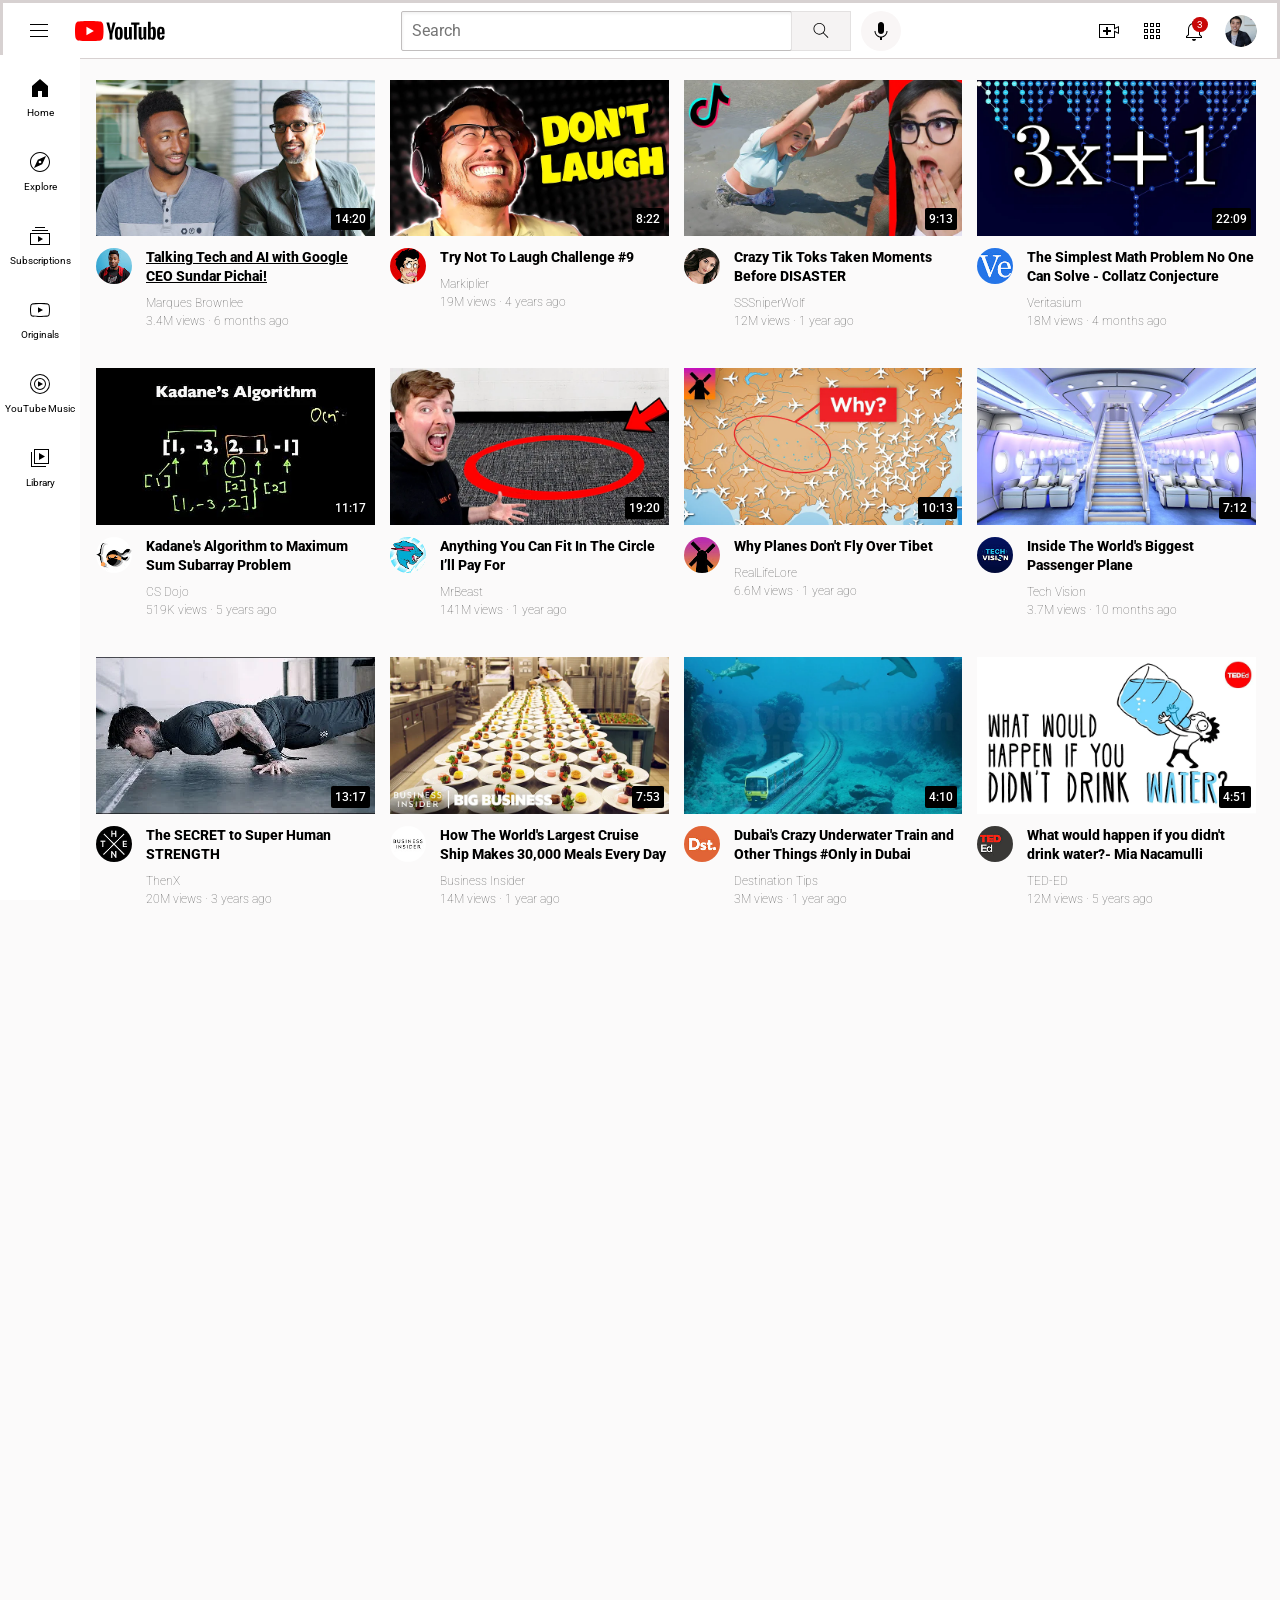
==== index.html @ 688b700f "add YouTube clone project" ====
<!DOCTYPE html>
<html>
  <head>
    <title>YouTube.com</title>
   
 <link rel="preconnect" href="https://fonts.googleapis.com">
<link rel="preconnect" href="https://fonts.gstatic.com" crossorigin>
<style>
@import url('https://fonts.googleapis.com/css2?family=Roboto:ital,wght@0,100..900;1,100..900&display=swap');
</style>
<!--<link href="https://fonts.googleapis.com/css2?family=Roboto:wght@500&display=swap" rel="stylesheet">-->

    <link rel="stylesheet" href="styles/general.css">
    <link rel="stylesheet" href="styles/video.css">
    <link rel="stylesheet" href="styles/header.css">
    <link rel="stylesheet" href="styles/sidebar.css">

  </head>
  <body style="
  height:3000px">
    <header class="header">

      <div class="left-section">
        <img class="hamburger" src="icons/hamburger-menu.svg">
        <img class="youtube" src="icons/youtube-logo.svg">
      </div>
      <div class="middle-section">
        <input class="search-bar" type="text" placeholder="Search">

        <button class="search-button">
          <img class="search" src="icons/search.svg">
          <div class="tooltip">Search</div>
        </button>
        <!--put position absolute inside position
        -->
        <button class="mic-button">
          <img class="mic" src="icons/voice-search-icon.svg">
          <div class="tooltip">Search with your voice</div>
        </button>
      
      </div>


      <div class="right-section">
       <div class="upload-icon-container">
        <img class="upload-button" src="icons/upload.svg">
        <div class="tooltip">Create</div>
       </div>
       <div class="youtube-apps-container">
        <img class="youtube-apps" src="icons/youtube-apps.svg">
         <div class="tooltip">YouTube apps</div>
       </div> 
      
         <div class="notification3-class">
           <img class="notifications" src="icons/notifications.svg">
           <div class="number-3">
             3
            </div>
            <div class="tooltip">Notifications</div>
         </div>
        <img class="my-channel" src="channel-picture/my-channel.jpeg">
      </div>

      




    </header>
    

    <nav class="sidebar">
      
      <div class="sidebar-link">
        <img src="sidebar/home.svg">
        <div>Home</div>
      </div>
      <div class="sidebar-link">
        <img src="sidebar/explore.svg">
                <div>Explore</div>
      </div>
      <div class="sidebar-link">
        <img src="sidebar/subscriptions (1).svg">
                <div>Subscriptions</div>
      </div>
      <div class="sidebar-link">
        <img src="sidebar/originals.svg">
                <div>Originals</div>
      </div>
      <div class="sidebar-link">
        <img src="sidebar/youtube-music.svg">
                <div>YouTube Music</div>
      </div>
      <div class="sidebar-link">
        <img src="sidebar/library.svg">
                <div>Library</div>

      </div>

    </nav>


<main>
  <section class="video-grid">
      <div class="video-preview">
      
        <div class="thumbnail-row">
          <img class="thumbnail" src="thumbnails/thumbnail-1.webp">
          <div  class="timestamp">
            14:20
          </div>
        </div>
        <div class="video-info-grid">
          <div  class="channel-profile">
            <img class="profile" src="channel-picture/channel-1.jpeg">
          </div>
          <div class="video-text">
           <a class="link" href="https://www.youtube.com/watch?v=n2RNcPRtAiY">
                 <p class="video-title">Talking Tech and AI with Google CEO Sundar Pichai!   
            </p>
              </a>
           
            <p class="video-author">
              Marques Brownlee
            </p>
            <p class="video-stats"> 
              3.4M views &#183; 6 months ago
            </p>
            
          </div>
          
        </div>
        
        
      </div>
  
      <div class="video-preview">
       
        <div class="thumbnail-row">
          <img class="thumbnail" src="thumbnails/thumbnail-2.webp">
          <div  class="timestamp">
            8:22
          </div>
        </div>
       
       <div class="video-info-grid">
          <div class="channel-profile">
            <img class="profile" src="channel-picture/channel-2.jpeg">
          </div>
         <div  class="video-text">
           <p class="video-title">
            Try Not To Laugh Challenge #9
            </p>
             <p class="video-author">
            Markiplier
             </p>
            <p class="video-stats"> 
            19M views &#183; 4 years ago
             </p>
        </div>
       </div>
       
       
         
      </div>
  
      <div class="video-preview">
        
        <div class="thumbnail-row">
          <img class="thumbnail" src="thumbnails/thumbnail-3.webp">
          <div  class="timestamp">
            9:13
          </div>
        </div>
        <div class="video-info-grid">
          <div  class="channel-profile">
            <img class="profile" src="channel-picture/channel-3.jpeg">
          </div>
          <div class="video-text">
            <p class="video-title">           
             Crazy Tik Toks Taken Moments Before DISASTER
            </p>
            <p class="video-author">
              SSSniperWolf
            </p>
            <p class="video-stats"> 
              12M views &#183; 1 year ago  
            </p>
          </div>
        </div>
        
      </div>
  
      <div class="video-preview">
       
        <div class="thumbnail-row">
          <img class="thumbnail" src="thumbnails/thumbnail-4.webp">
          <div  class="timestamp">
            22:09
          </div>
        </div>
       
       <div class="video-info-grid">
          <div class="channel-profile">
            <img class="profile" src="channel-picture/channel-4.jpeg">
          </div>
         <div  class="video-text">
           <p class="video-title">
            The Simplest Math Problem No One Can Solve - Collatz Conjecture
            </p>
             <p class="video-author">
              Veritasium
             </p>
            <p class="video-stats"> 
              18M views &#183; 4 months ago  
             </p>
        </div>
       </div>
       
       
         
      </div>
  
      <div class="video-preview">
        
        <div class="thumbnail-row">
          <img class="thumbnail" src="thumbnails/thumbnail-5.webp">
          <div  class="timestamp">
            11:17
          </div>
        </div>
        <div class="video-info-grid">
          <div  class="channel-profile">
            <img class="profile" src="channel-picture/channel-5.jpeg">
          </div>
          <div class="video-text">
            <p class="video-title">
              Kadane's Algorithm to Maximum Sum Subarray Problem
            </p>
            <p class="video-author">
              CS Dojo
            </p>
            <p class="video-stats"> 
              519K views &#183; 5 years ago 
            </p>
          </div>
        </div>
        
      </div>
  
      <div class="video-preview">
       
        <div class="thumbnail-row">
          <img class="thumbnail" src="thumbnails/thumbnail-6.webp">
          <div  class="timestamp">
            19:20
          </div>
        </div>
       
       <div class="video-info-grid">
          <div class="channel-profile">
            <img class="profile" src="channel-picture/channel-6.jpeg">
          </div>
         <div  class="video-text">
           <p class="video-title">
            Anything You Can Fit In The Circle I’ll Pay For
            </p>
             <p class="video-author">
              MrBeast
             </p>
            <p class="video-stats"> 
               141M views &#183; 1 year ago
             </p>
        </div>
       </div>
       
       
         
      </div>
  
       <div class="video-preview">
      
        <div class="thumbnail-row">
          <img class="thumbnail" src="thumbnails/thumbnail-7.webp">
          <div  class="timestamp">
            10:13
          </div>
        </div>
        <div class="video-info-grid">
          <div  class="channel-profile">
            <img class="profile" src="channel-picture/channel-7.jpeg">
          </div>
          <div class="video-text">
            <p class="video-title">
             Why Planes Don't Fly Over Tibet 
            </p>
            <p class="video-author">
             RealLifeLore
            </p>
            <p class="video-stats"> 
              6.6M views &#183; 1 year ago
            </p>
          </div>
        </div>
        
      </div>
       <div class="video-preview">
      
        <div class="thumbnail-row">
          <img class="thumbnail" src="thumbnails/thumbnail-8.webp">
          <div  class="timestamp">
            7:12
          </div>
        </div>
        <div class="video-info-grid">
          <div  class="channel-profile">
            <img class="profile" src="channel-picture/channel-8.jpeg">
          </div>
          <div class="video-text">
            <p class="video-title">
              Inside The World's Biggest Passenger Plane 
            </p>
            <p class="video-author">
             Tech Vision
            </p>
            <p class="video-stats"> 
              3.7M views &#183; 10 months ago
            </p>
          </div>
        </div>
        
      </div>
       <div class="video-preview">
      
        <div class="thumbnail-row">
          <img class="thumbnail" src="thumbnails/thumbnail-9.webp">
          <div  class="timestamp">
            13:17
          </div>
        </div>
        <div class="video-info-grid">
          <div  class="channel-profile">
            <img class="profile" src="channel-picture/channel-9.jpeg">
          </div>
          <div class="video-text">
            <p class="video-title">     
              The SECRET to Super Human STRENGTH
            </p>
            <p class="video-author">
              ThenX
            </p>
            <p class="video-stats"> 
              20M views &#183; 3 years ago
            </p>
          </div>
        </div>
        
      </div>
       <div class="video-preview">
      
        <div class="thumbnail-row">
          <img class="thumbnail" src="thumbnails/thumbnail-10.webp">
          <div  class="timestamp">
            7:53
          </div>
        </div>
        <div class="video-info-grid">
          <div  class="channel-profile">
            <img class="profile" src="channel-picture/channel-10.jpeg">
          </div>
          <div class="video-text">
            <p class="video-title">
              How The World's Largest Cruise Ship Makes 30,000 Meals Every Day
            </p>
            <p class="video-author">
             Business Insider
            </p>
            <p class="video-stats"> 
              14M views &#183; 1 year ago
            </p>
          </div>
        </div>
        
      </div>
       <div class="video-preview">
      
        <div class="thumbnail-row">
          <img class="thumbnail" src="thumbnails/thumbnail-11.webp">
          <div  class="timestamp">
            4:10
          </div>
        </div>
        <div class="video-info-grid">
          <div  class="channel-profile">
            <img class="profile" src="channel-picture/channel-11.jpeg">
          </div>
          <div class="video-text">
            <p class="video-title">
              Dubai's Crazy Underwater Train and Other Things #Only in Dubai
            </p>
            <p class="video-author">
              Destination Tips
            </p>
            <p class="video-stats"> 
              3M views &#183; 1 year ago
            </p>
          </div>
        </div>
        
      </div>
       <div class="video-preview">
      
        <div class="thumbnail-row">
          <img class="thumbnail" src="thumbnails/thumbnail-12.webp">
          <div  class="timestamp">
            4:51
          </div>
        </div>
        <div class="video-info-grid">
          <div  class="channel-profile">
            <img class="profile" src="channel-picture/channel-12.jpeg">
          </div>
          <div class="video-text">
            <p class="video-title">
              What would happen if you didn't drink water?- Mia Nacamulli
            </p>
            <p class="video-author">
             TED-ED
            </p>
            <p class="video-stats"> 
              12M views &#183; 5 years ago
            </p>
          </div>
        </div>
        
      </div>
    </section>
  </main>
    
   
  </body>
</html>
---- styles/general.css ----
p {
  margin-top:0;
  margin-bottom: 0;
  
  

}

/* these style will be inherited*/
body{
  font-family: Roboto ;
  margin:0;
  padding-top: 80px;
  padding-left: 96px;
  background-color: rgb(251, 250, 250);
  padding-right: 24px;
 
}
---- styles/video.css ----
.link{
  color: black;
  font-style: ;
}
.thumbnail{
  width:100%;
 
}

.thumbnail-row{
  margin-bottom: 8px;
  position: relative;
}

.timestamp{
  background-color: black;
  color: white;
  position: absolute;
  bottom: 10px;
  right: 5px;
  font-size:12px;
  font-weight:500;
  padding: 4px ;
  border-radius:2px;

 

}

  .video-title{
    margin-top:0;
    font-weight: 800;
    line-height:19px;
    margin-top:0;
    margin-bottom:10px;
    font-size: 14px;
 

  }

.channel-profile{
  position:relative;
  display: inline-block;
}

  .profile-tooltip{
    display:flex;
    position:absolute;
    background-color: rgb(196, 1, 1);
    flex-direction: row;
    border-radius: 5px;
    margin-left: 0px
    
  }

  .sub{
    dis;
  }

  .tooltip-title{
    display: block;
  }
  
 .profile-tooltip
  .profile-1{
    border-radius:30px;
    width: 50px;
  }




.video-info-grid{
  display: grid;
  grid-template-columns: 50px 1fr;
}

 
.profile{
  width:36px;
  border-radius:30px
}



.video-author,
.video-stats{
  font-size: 12px;
  color:#606060;
  font-weight: 100;

}

.video-author{
  margin-bottom:4px;
  font-weight: ;
}

.video-grid{
  display: grid;
  grid-template-columns: 1fr 1fr 1fr;
  column-gap: 15px;
  row-gap: 40px;
  
}

@media (max-width: 750px){
  .video-grid{
    grid-template-columns:1fr 1fr;
  }
}

@media(min-width:751px) and (max-width:999px){
  .video-grid{
    grid-template-columns:1fr 1fr 1fr;
  }
}
@media(min-width:1000px){
  .video-grid{
    grid-template-columns:1fr 1fr 1fr 1fr;
  }
}
---- styles/header.css ----
.header{
  height:55px;
  display:flex;
  flex-direction: row;
  justify-content:space-between;
  position: fixed;
  background-color: white;
  right:0;
  left:0;
  top:0;
  border-bottom-width: 1px;
  border-style: solid;
  border-color: rgb(215, 209, 209);
  z-index:100;
  margin:0


}

.left-section{
  align-items:center;
  display: flex;
  

}

.hamburger{
  height:24px;
  margin-left:24px;
  margin-right: 24px;
}

.youtube{
  height:20px;
}
 

.middle-section{
  flex:1;
  margin-left: 70px;
  margin-right: 30px;
  max-width: 500px;
  display: flex;
  align-items:center;
  flex-direction: row;
  

}

.search-bar{
  flex:1;
  height: 36px;
  padding-left: 10px;
  font-size: 16px;
  border: 1px solid rgb(193, 190, 190);
  border-radius:2px;
  box-shadow:inset 1px 2px 3px rgba(0,0,0, 0.05);
  width:0
}

.search-bar::placeholder{
 font-family: roboto;
  font-size: 16px
}

.search-button{
  height:40px;
  width: 60px;
  background-color: rgb(245, 243, 243);
  border-style: solid;
  border-color: rgb(227, 225, 225);
  border-width: 1px;
  margin-left: -1px;
  margin-right: 10px;
   cursor: pointer;
  
}

.search-button,
.mic-button,
.upload-icon-container,
.youtube-apps-container,
.notification3-class{
  position: relative;
  display: flex;
  justify-content: center;
  align-items: center;
}

.search-button .tooltip,
.mic-button .tooltip,
.upload-icon-container .tooltip,
.youtube-apps-container .tooltip,
.notification3-class .tooltip{
  position:absolute;
  background-color: gray;
  color: white;
  padding-right: 8px;
  padding-bottom: 4px;
  padding-left: 9px;
  padding-top: 4px;
  border-radius: 2px;
  font-size:12px;
  bottom: -30px;
  opacity:0;
  transition: opacity 0.15s;
  pointer-events: none;
  white-space: nowrap;
  font-family: arial;
}

.search-button:hover .tooltip,
.mic-button:hover .tooltip,
.upload-icon-container:hover .tooltip,
.youtube-apps-container:hover .tooltip,
.notification3-class:hover .tooltip{
  opacity:1;
  
}


.search{
  height:25px;
  width:20px;
 
}


.mic-button{
  height:40px;
  width: 40px;
 border-radius: 20px;
 border:none;
 background-color: rgb(249, 246, 246);
  
}

.mic{
height:24px;

}

.right-section{
  width:180px;
  display:flex;
  align-items: center;
  justify-content:space-between;
  flex-shrink:0;
}

.upload-button{
  height:24px;

}

.youtube-apps{
  height: 24px;
  
}

.notifications{
  height: 24px;
}

.notification3-class{
  position:relative;
  right:0
}

.number-3{
  position: absolute;
  right:-2px;
  top:-2px;
  background-color: rgb(200, 8, 8);
  color: white;
  font-family: roboto,arial;
  font-size:10px;
  padding-right:5px;
  padding-left: 5px;
  padding-top:2px;
  padding-bottom:2px;
  border-radius: 30px;
}

.my-channel{
  height: 32px;
  border-radius: 30px;
  margin-right:20px;
}
---- styles/sidebar.css ----
.sidebar{
  position:fixed;
  background-color: white;
  bottom: 0px;
  left: 0;
  color:black;
  top: 55px;
  width:80px;
  border-width: 1px;
  border-color:rgb(167, 16, 16) ;
  z-index:200;
  padding-top: 5px;
  

}

.sidebar-link{

  height:74px;
  display:flex;
  justify-content: center;
  align-items: center;
  flex-direction:column;
  font-family: roboto,arial;
  font-size: 10px;
  cursor: pointer;
}

.sidebar-link:hover{
  background-color: rgb(242, 237, 237);
}

.sidebar-link img{
  height:24px;
  margin-bottom: 7px;

}
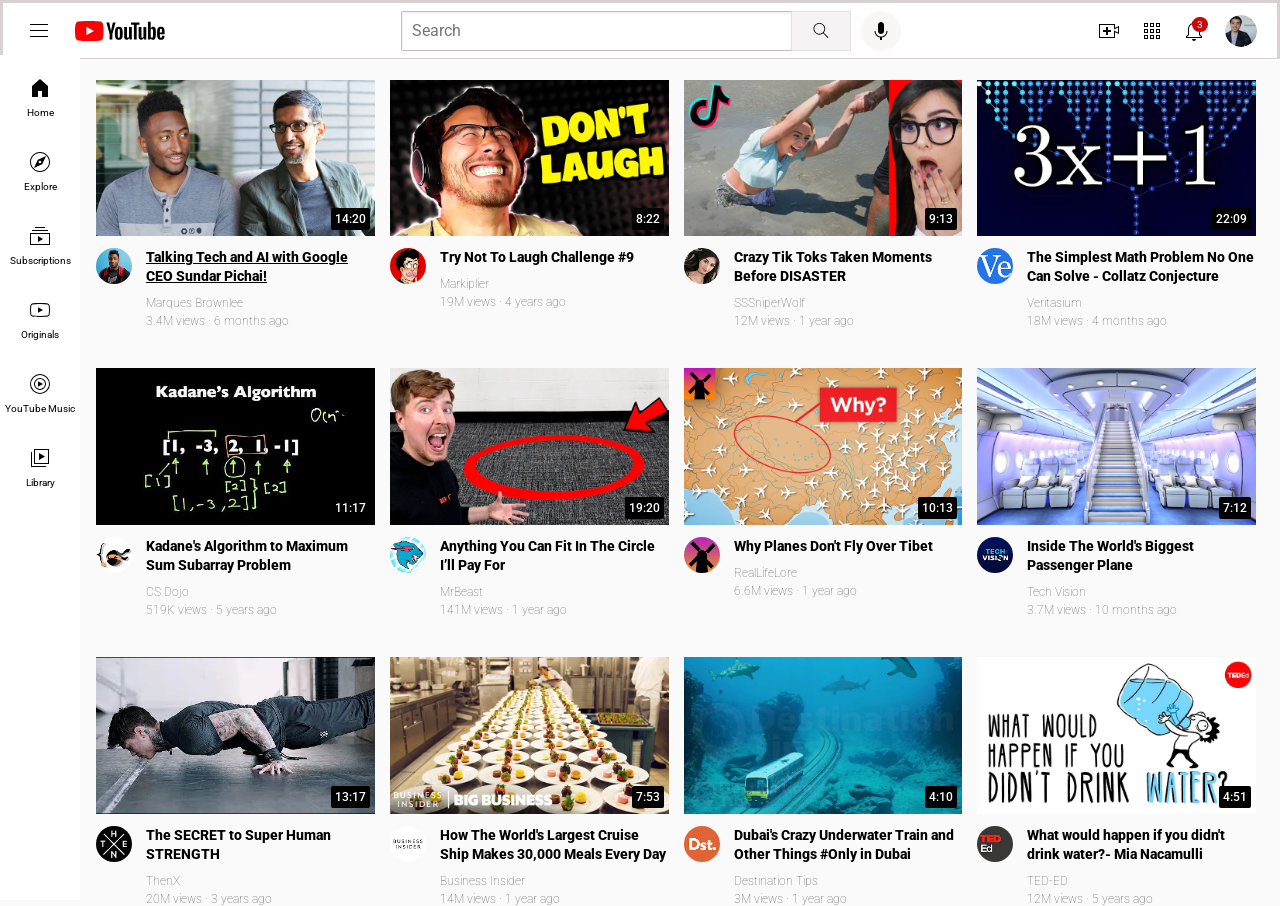
==== commit 56a8ab9a: "update body height" ====
--- a/index.html
+++ b/index.html
@@ -17,7 +17,7 @@
 
   </head>
   <body style="
-  height:3000px">
+  height:30px">
     <header class="header">
 
       <div class="left-section">
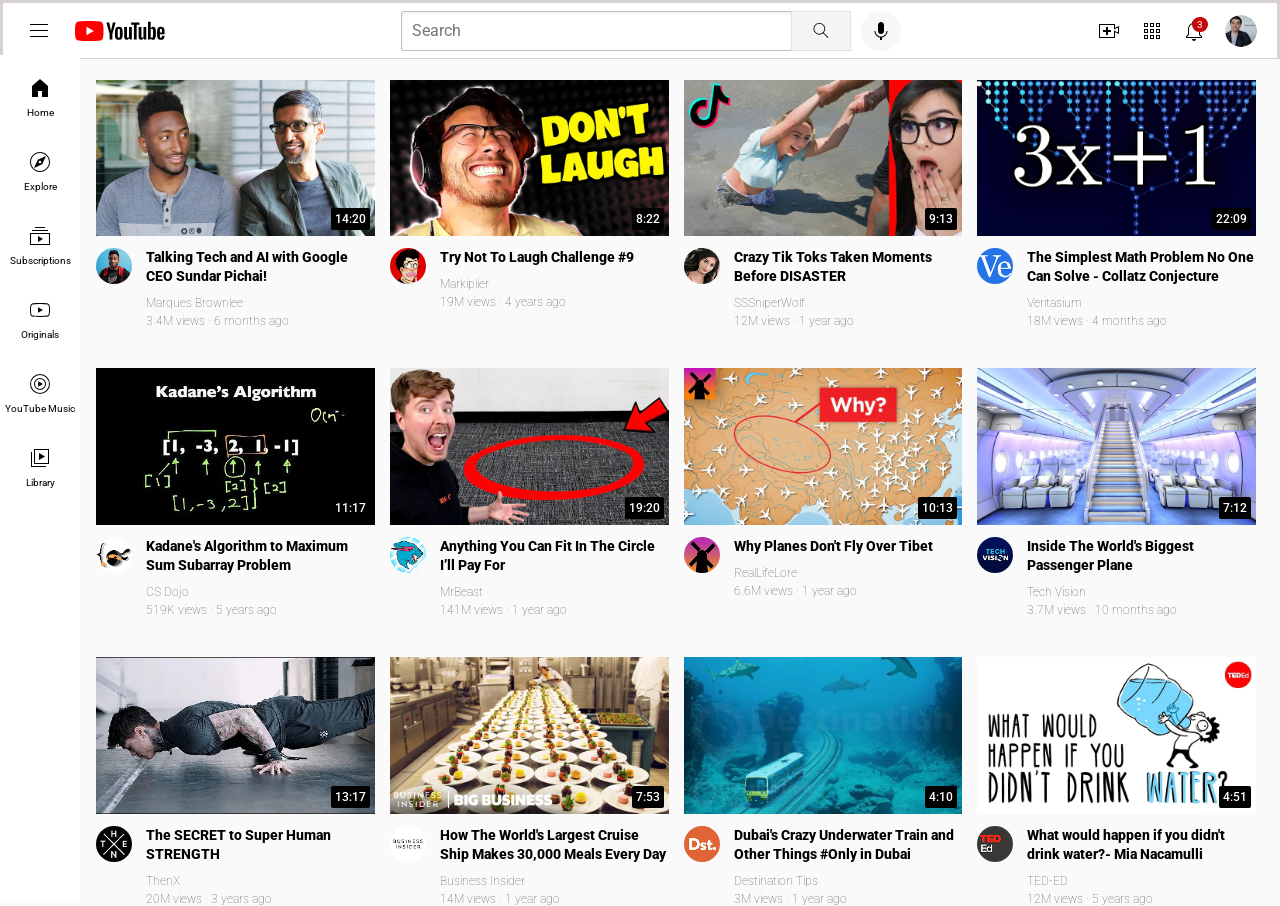
==== commit 0a7d08ae: "update link" ====
--- a/index.html
+++ b/index.html
@@ -115,7 +115,6 @@
             <img class="profile" src="channel-picture/channel-1.jpeg">
           </div>
           <div class="video-text">
-           <a class="link" href="https://www.youtube.com/watch?v=n2RNcPRtAiY">
                  <p class="video-title">Talking Tech and AI with Google CEO Sundar Pichai!   
             </p>
               </a>
